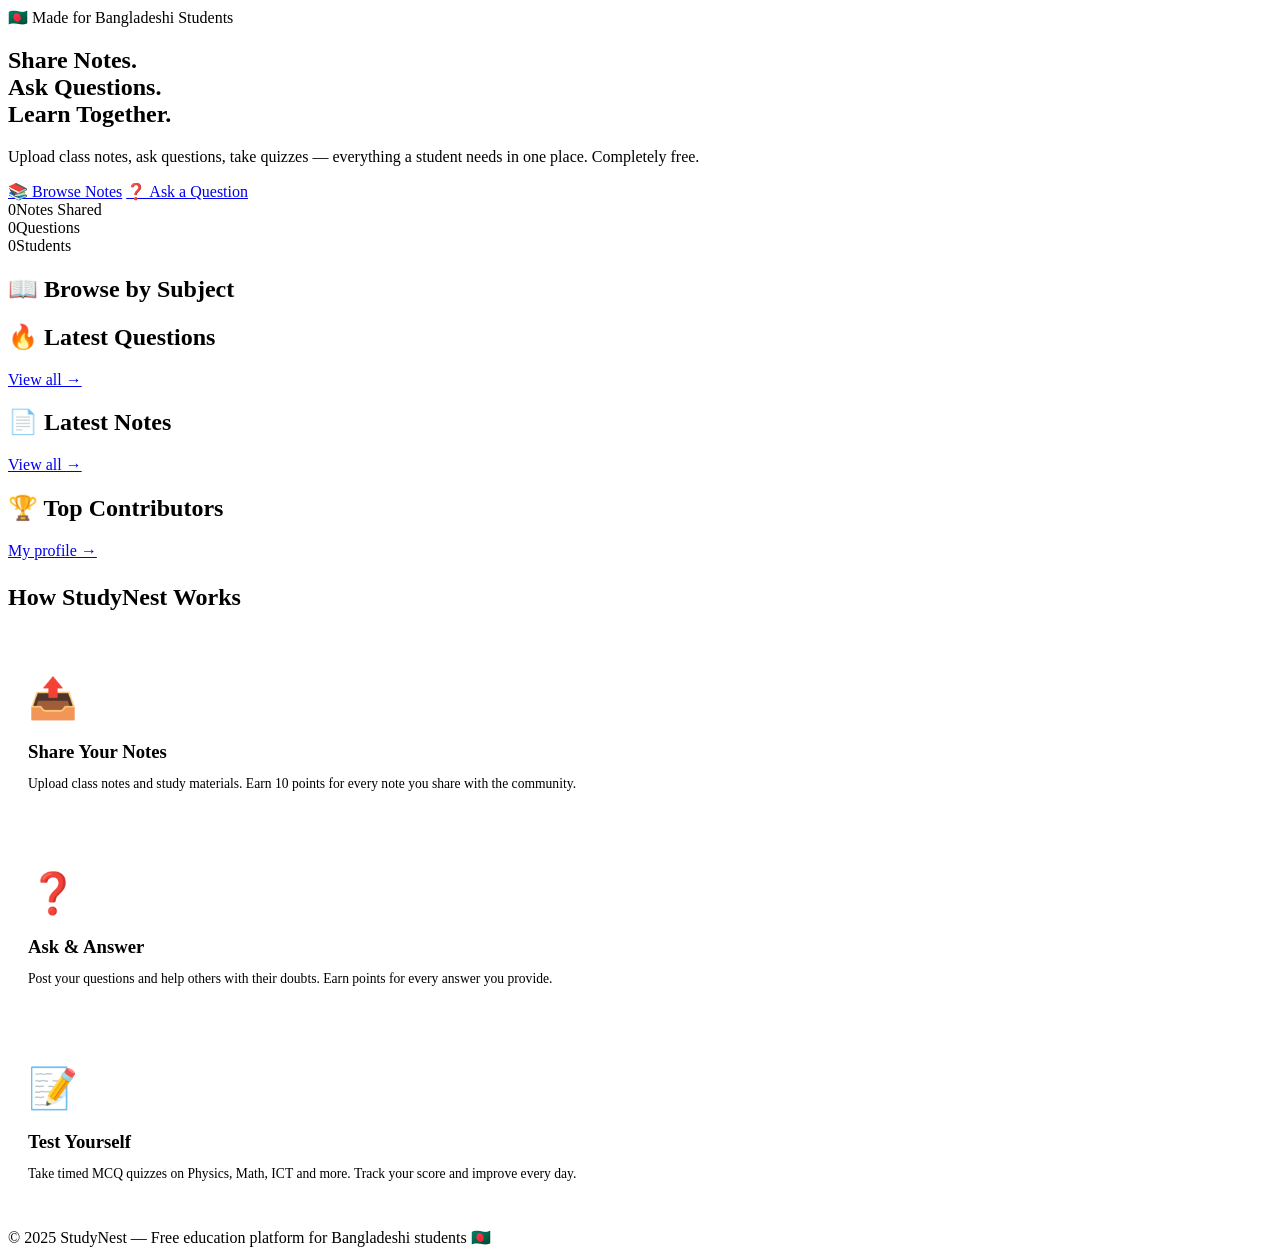
==== index.html @ 6ed73a23 "Add files via upload" ====
<!DOCTYPE html>
<html lang="en">
<head>
  <meta charset="UTF-8"/>
  <meta name="viewport" content="width=device-width, initial-scale=1.0"/>
  <title>StudyNest — Student Collaboration Platform</title>
  <link rel="stylesheet" href="css/style.css"/>
</head>
<body>
<div id="navbar"></div>

<section class="hero">
  <div class="container">
    <div class="hero-inner">
      <div>
        <div class="hero-eyebrow">🇧🇩 Made for Bangladeshi Students</div>
        <h1 class="hero-title">Share Notes.<br>Ask Questions.<br><span class="accent">Learn Together.</span></h1>
        <p class="hero-sub">Upload class notes, ask questions, take quizzes — everything a student needs in one place. Completely free.</p>
        <div class="hero-cta">
          <a href="notes.html" class="btn btn-primary btn-lg">📚 Browse Notes</a>
          <a href="questions.html" class="btn btn-outline btn-lg">❓ Ask a Question</a>
        </div>
      </div>
      <div class="hero-stats">
        <div class="stat-card"><span class="stat-num" id="sn">0</span><span class="stat-label">Notes Shared</span></div>
        <div class="stat-card"><span class="stat-num" id="sq">0</span><span class="stat-label">Questions</span></div>
        <div class="stat-card"><span class="stat-num" id="su">0</span><span class="stat-label">Students</span></div>
      </div>
    </div>
  </div>
</section>

<section class="section">
  <div class="container">
    <div class="section-header"><h2 class="section-title">📖 Browse by Subject</h2></div>
    <div class="subjects-grid" id="subj-grid"></div>
  </div>
</section>

<section class="section" style="padding-top:0">
  <div class="container">
    <div class="two-col">
      <div>
        <div class="section-header">
          <h2 class="section-title">🔥 Latest Questions</h2>
          <a href="questions.html" class="view-all">View all →</a>
        </div>
        <div id="latest-q"></div>
      </div>
      <div>
        <div class="section-header">
          <h2 class="section-title">📄 Latest Notes</h2>
          <a href="notes.html" class="view-all">View all →</a>
        </div>
        <div id="latest-n"></div>
      </div>
    </div>
  </div>
</section>

<section class="section leaderboard-section">
  <div class="container">
    <div class="section-header" style="margin-bottom:24px">
      <h2 class="section-title">🏆 Top Contributors</h2>
      <a href="profile.html" class="view-all">My profile →</a>
    </div>
    <div class="lb-grid" id="lb"></div>
  </div>
</section>

<section class="section">
  <div class="container">
    <h2 class="section-title text-center" style="margin-bottom:32px">How StudyNest Works</h2>
    <div class="three-col">
      <div class="card text-center" style="padding:32px 20px">
        <div style="font-size:2.5rem;margin-bottom:14px">📤</div>
        <h3 style="font-weight:700;margin-bottom:8px">Share Your Notes</h3>
        <p class="text-muted" style="font-size:.85rem">Upload class notes and study materials. Earn 10 points for every note you share with the community.</p>
      </div>
      <div class="card text-center" style="padding:32px 20px">
        <div style="font-size:2.5rem;margin-bottom:14px">❓</div>
        <h3 style="font-weight:700;margin-bottom:8px">Ask &amp; Answer</h3>
        <p class="text-muted" style="font-size:.85rem">Post your questions and help others with their doubts. Earn points for every answer you provide.</p>
      </div>
      <div class="card text-center" style="padding:32px 20px">
        <div style="font-size:2.5rem;margin-bottom:14px">📝</div>
        <h3 style="font-weight:700;margin-bottom:8px">Test Yourself</h3>
        <p class="text-muted" style="font-size:.85rem">Take timed MCQ quizzes on Physics, Math, ICT and more. Track your score and improve every day.</p>
      </div>
    </div>
  </div>
</section>

<footer class="footer">© 2025 StudyNest — Free education platform for Bangladeshi students 🇧🇩</footer>
<div id="toast-container"></div>

<script src="js/main.js"></script>
<script src="js/auth.js"></script>
<script>
initApp('home');
const notes = getNotes(), questions = getQuestions(), users = getUsers();
document.getElementById('sn').textContent = notes.length;
document.getElementById('sq').textContent = questions.length;
document.getElementById('su').textContent = users.length;

// Subjects
const colors = ['#EFF6FF','#F5F3FF','#ECFDF5','#FFF7ED','#FEF2F2','#F0FDF4','#FEFCE8','#F0F9FF','#FDF4FF','#F1F5F9'];
const sg = document.getElementById('subj-grid');
SUBJECTS.forEach((s,i) => {
  const c = notes.filter(n=>n.subject===s).length + questions.filter(q=>q.subject===s).length;
  sg.innerHTML += `<a href="notes.html?subj=${encodeURIComponent(s)}" class="subject-card" style="background:${colors[i]}">
    <span class="subject-icon">${SUBJ_ICONS[s]||'📚'}</span>
    <span class="subject-name">${s}</span>
    <span class="subject-count">${c} items</span>
  </a>`;
});

// Latest questions
const lqEl = document.getElementById('latest-q');
const latestQ = [...questions].sort((a,b)=>b.date-a.date).slice(0,5);
if (!latestQ.length) {
  lqEl.innerHTML = `<div class="empty-state"><div class="empty-icon">❓</div><p>No questions yet. <a href="questions.html">Be first!</a></p></div>`;
} else {
  latestQ.forEach(q => {
    lqEl.innerHTML += `<a href="questions.html?id=${q.id}" class="mini-card">
      <div class="mini-card-title">${escHtml(q.title)}</div>
      <div class="mini-card-meta">
        <span class="badge badge-blue">${escHtml(q.subject)}</span>
        <span class="meta-text">${q.answers.length} ans · ${formatDate(q.date)}</span>
      </div>
    </a>`;
  });
}

// Latest notes
const lnEl = document.getElementById('latest-n');
const latestN = [...notes].sort((a,b)=>b.date-a.date).slice(0,5);
if (!latestN.length) {
  lnEl.innerHTML = `<div class="empty-state"><div class="empty-icon">📄</div><p>No notes yet. <a href="notes.html">Upload one!</a></p></div>`;
} else {
  latestN.forEach(n => {
    lnEl.innerHTML += `<a href="notes.html?id=${n.id}" class="mini-card">
      <div class="mini-card-title">${escHtml(n.title)}</div>
      <div class="mini-card-meta">
        <span class="badge badge-green">${escHtml(n.subject)}</span>
        <span class="meta-text">by ${escHtml(n.uploaderName)} · ${formatDate(n.date)}</span>
      </div>
    </a>`;
  });
}

// Leaderboard
const lbEl = document.getElementById('lb');
const medals = ['🥇','🥈','🥉','4️⃣','5️⃣'];
[...users].sort((a,b)=>(b.points||0)-(a.points||0)).slice(0,5).forEach((u,i) => {
  lbEl.innerHTML += `<div class="lb-row">
    <span class="lb-rank">${medals[i]}</span>
    <div class="avatar avatar-sm" style="background:${avatarColor(u.id)}">${initial(u.name)}</div>
    <div class="lb-info">
      <span class="lb-name">${escHtml(u.name)}</span>
      <span class="lb-inst">${escHtml(u.institution||'Student')}</span>
    </div>
    <span class="lb-pts">${u.points||0} pts</span>
  </div>`;
});
if (!users.length) lbEl.innerHTML = `<p class="text-muted">No contributors yet.</p>`;
</script>
</body>
</html>
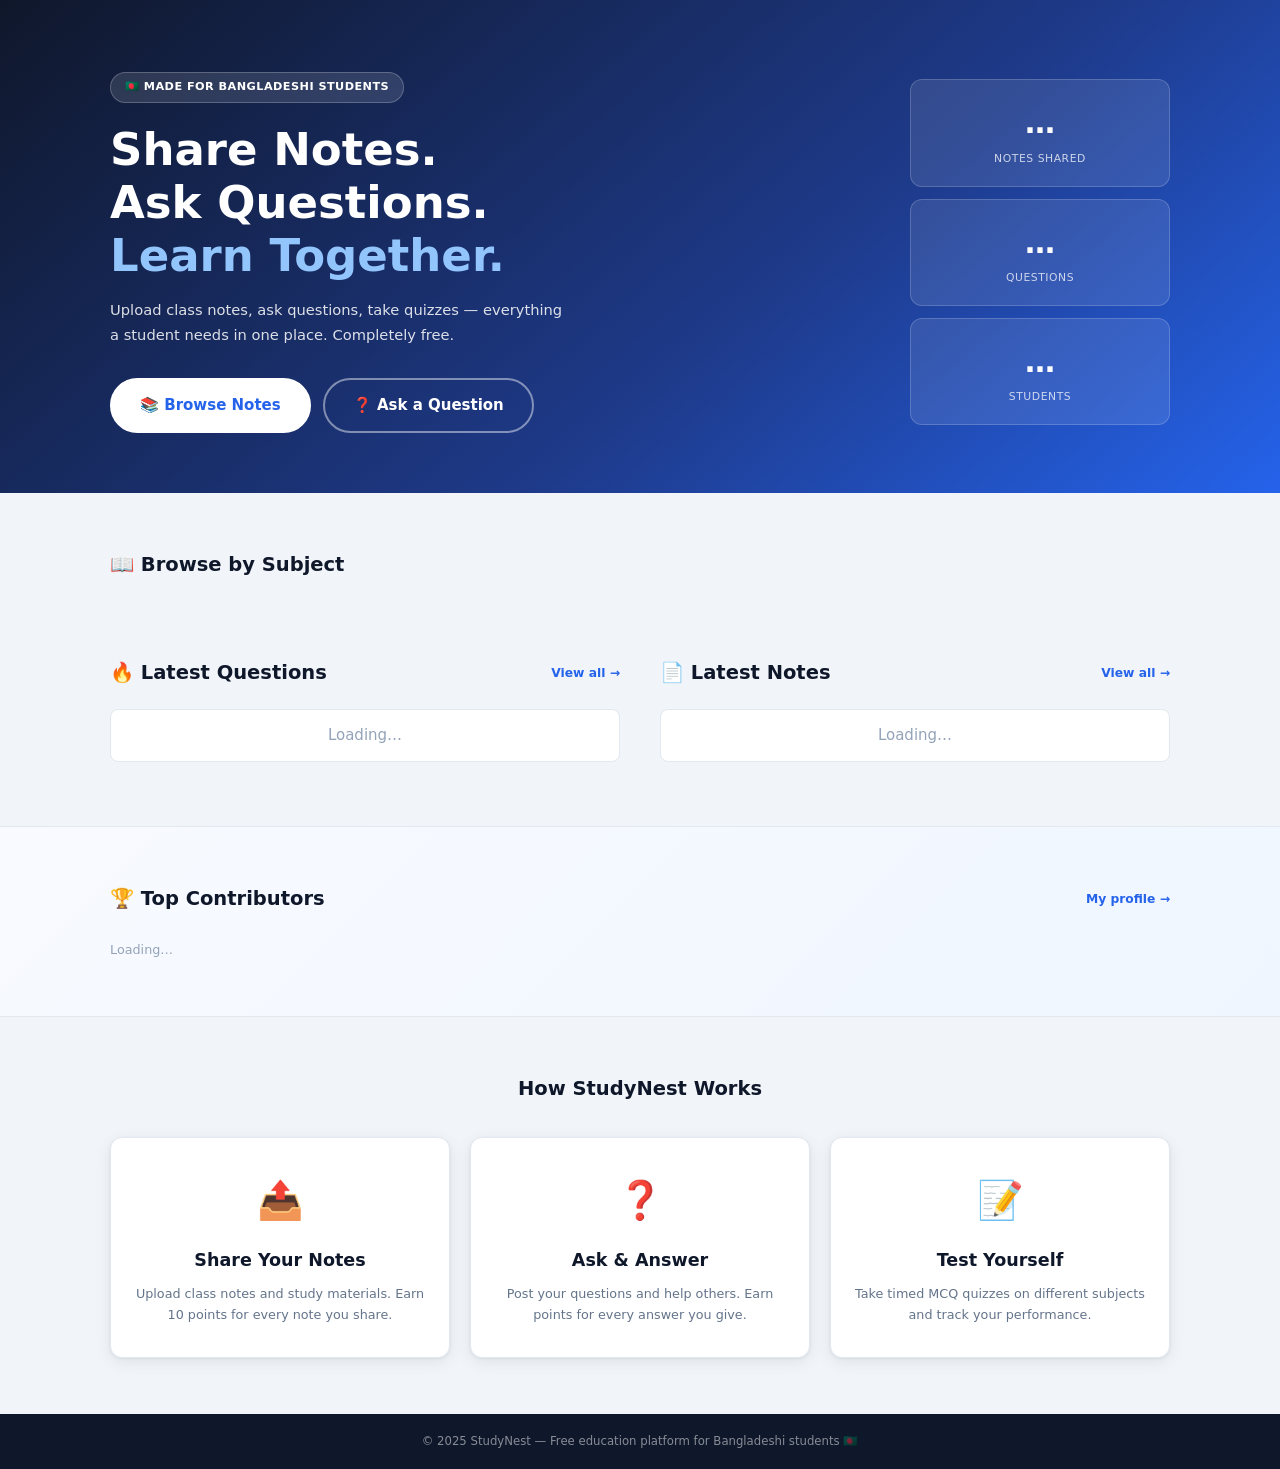
==== commit 94f7151e: "Update index.html" ====
--- a/index.html
+++ b/index.html
@@ -9,6 +9,7 @@
 <body>
 <div id="navbar"></div>
 
+<!-- HERO -->
 <section class="hero">
   <div class="container">
     <div class="hero-inner">
@@ -22,14 +23,15 @@
         </div>
       </div>
       <div class="hero-stats">
-        <div class="stat-card"><span class="stat-num" id="sn">0</span><span class="stat-label">Notes Shared</span></div>
-        <div class="stat-card"><span class="stat-num" id="sq">0</span><span class="stat-label">Questions</span></div>
-        <div class="stat-card"><span class="stat-num" id="su">0</span><span class="stat-label">Students</span></div>
+        <div class="stat-card"><span class="stat-num" id="sn">…</span><span class="stat-label">Notes Shared</span></div>
+        <div class="stat-card"><span class="stat-num" id="sq">…</span><span class="stat-label">Questions</span></div>
+        <div class="stat-card"><span class="stat-num" id="su">…</span><span class="stat-label">Students</span></div>
       </div>
     </div>
   </div>
 </section>
 
+<!-- SUBJECTS -->
 <section class="section">
   <div class="container">
     <div class="section-header"><h2 class="section-title">📖 Browse by Subject</h2></div>
@@ -37,6 +39,7 @@
   </div>
 </section>
 
+<!-- LATEST Q + NOTES -->
 <section class="section" style="padding-top:0">
   <div class="container">
     <div class="two-col">
@@ -45,29 +48,31 @@
           <h2 class="section-title">🔥 Latest Questions</h2>
           <a href="questions.html" class="view-all">View all →</a>
         </div>
-        <div id="latest-q"></div>
+        <div id="latest-q"><div class="mini-card" style="text-align:center;color:var(--text-4)">Loading…</div></div>
       </div>
       <div>
         <div class="section-header">
           <h2 class="section-title">📄 Latest Notes</h2>
           <a href="notes.html" class="view-all">View all →</a>
         </div>
-        <div id="latest-n"></div>
+        <div id="latest-n"><div class="mini-card" style="text-align:center;color:var(--text-4)">Loading…</div></div>
       </div>
     </div>
   </div>
 </section>
 
+<!-- LEADERBOARD -->
 <section class="section leaderboard-section">
   <div class="container">
     <div class="section-header" style="margin-bottom:24px">
       <h2 class="section-title">🏆 Top Contributors</h2>
       <a href="profile.html" class="view-all">My profile →</a>
     </div>
-    <div class="lb-grid" id="lb"></div>
+    <div class="lb-grid" id="lb"><div style="color:var(--text-4);font-size:.85rem">Loading…</div></div>
   </div>
 </section>
 
+<!-- HOW IT WORKS -->
 <section class="section">
   <div class="container">
     <h2 class="section-title text-center" style="margin-bottom:32px">How StudyNest Works</h2>
@@ -75,17 +80,17 @@
       <div class="card text-center" style="padding:32px 20px">
         <div style="font-size:2.5rem;margin-bottom:14px">📤</div>
         <h3 style="font-weight:700;margin-bottom:8px">Share Your Notes</h3>
-        <p class="text-muted" style="font-size:.85rem">Upload class notes and study materials. Earn 10 points for every note you share with the community.</p>
+        <p class="text-muted" style="font-size:.85rem">Upload class notes and study materials. Earn 10 points for every note you share.</p>
       </div>
       <div class="card text-center" style="padding:32px 20px">
         <div style="font-size:2.5rem;margin-bottom:14px">❓</div>
         <h3 style="font-weight:700;margin-bottom:8px">Ask &amp; Answer</h3>
-        <p class="text-muted" style="font-size:.85rem">Post your questions and help others with their doubts. Earn points for every answer you provide.</p>
+        <p class="text-muted" style="font-size:.85rem">Post your questions and help others. Earn points for every answer you give.</p>
       </div>
       <div class="card text-center" style="padding:32px 20px">
         <div style="font-size:2.5rem;margin-bottom:14px">📝</div>
         <h3 style="font-weight:700;margin-bottom:8px">Test Yourself</h3>
-        <p class="text-muted" style="font-size:.85rem">Take timed MCQ quizzes on Physics, Math, ICT and more. Track your score and improve every day.</p>
+        <p class="text-muted" style="font-size:.85rem">Take timed MCQ quizzes on different subjects and track your performance.</p>
       </div>
     </div>
   </div>
@@ -94,76 +99,93 @@
 <footer class="footer">© 2025 StudyNest — Free education platform for Bangladeshi students 🇧🇩</footer>
 <div id="toast-container"></div>
 
-<script src="js/main.js"></script>
-<script src="js/auth.js"></script>
-<script>
-initApp('home');
-const notes = getNotes(), questions = getQuestions(), users = getUsers();
-document.getElementById('sn').textContent = notes.length;
-document.getElementById('sq').textContent = questions.length;
-document.getElementById('su').textContent = users.length;
+<script type="module">
+import {
+  onAuthChange, getUser, getLeaderboard,
+  getNotes, getQuestions, getStats, seedNoticesIfEmpty
+} from './Js/firebase.js';
+import { SUBJECTS, SUBJ_ICONS, AVATAR_COLORS, escHtml, formatDate, avatarColor, initial, toast, openModal, closeModal, renderNavbar, initScrollTop } from './Js/main.js';
 
-// Subjects
+// Init
+initScrollTop();
+seedNoticesIfEmpty();
+
+// Render navbar
+onAuthChange(async user => {
+  let userData = null;
+  if (user) userData = await getUser(user.uid);
+  renderNavbar('home', userData);
+});
+
+// Subjects grid
 const colors = ['#EFF6FF','#F5F3FF','#ECFDF5','#FFF7ED','#FEF2F2','#F0FDF4','#FEFCE8','#F0F9FF','#FDF4FF','#F1F5F9'];
 const sg = document.getElementById('subj-grid');
 SUBJECTS.forEach((s,i) => {
-  const c = notes.filter(n=>n.subject===s).length + questions.filter(q=>q.subject===s).length;
   sg.innerHTML += `<a href="notes.html?subj=${encodeURIComponent(s)}" class="subject-card" style="background:${colors[i]}">
     <span class="subject-icon">${SUBJ_ICONS[s]||'📚'}</span>
     <span class="subject-name">${s}</span>
-    <span class="subject-count">${c} items</span>
   </a>`;
 });
 
+// Stats
+getStats().then(s => {
+  document.getElementById('sn').textContent = s.notes;
+  document.getElementById('sq').textContent = s.questions;
+  document.getElementById('su').textContent = s.users;
+});
+
 // Latest questions
-const lqEl = document.getElementById('latest-q');
-const latestQ = [...questions].sort((a,b)=>b.date-a.date).slice(0,5);
-if (!latestQ.length) {
-  lqEl.innerHTML = `<div class="empty-state"><div class="empty-icon">❓</div><p>No questions yet. <a href="questions.html">Be first!</a></p></div>`;
-} else {
-  latestQ.forEach(q => {
-    lqEl.innerHTML += `<a href="questions.html?id=${q.id}" class="mini-card">
+getQuestions().then(qs => {
+  const el = document.getElementById('latest-q');
+  const list = qs.slice(0,5);
+  if (!list.length) {
+    el.innerHTML = `<div class="empty-state"><div class="empty-icon">❓</div><p>No questions yet. <a href="questions.html">Be first!</a></p></div>`;
+    return;
+  }
+  el.innerHTML = list.map(q => `
+    <a href="questions.html?id=${q.id}" class="mini-card">
       <div class="mini-card-title">${escHtml(q.title)}</div>
       <div class="mini-card-meta">
         <span class="badge badge-blue">${escHtml(q.subject)}</span>
-        <span class="meta-text">${q.answers.length} ans · ${formatDate(q.date)}</span>
+        <span class="meta-text">${(q.answers||[]).length} ans · ${formatDate(q.date?.toDate?.() || q.date)}</span>
       </div>
-    </a>`;
-  });
-}
+    </a>`).join('');
+});
 
 // Latest notes
-const lnEl = document.getElementById('latest-n');
-const latestN = [...notes].sort((a,b)=>b.date-a.date).slice(0,5);
-if (!latestN.length) {
-  lnEl.innerHTML = `<div class="empty-state"><div class="empty-icon">📄</div><p>No notes yet. <a href="notes.html">Upload one!</a></p></div>`;
-} else {
-  latestN.forEach(n => {
-    lnEl.innerHTML += `<a href="notes.html?id=${n.id}" class="mini-card">
+getNotes().then(ns => {
+  const el = document.getElementById('latest-n');
+  const list = ns.slice(0,5);
+  if (!list.length) {
+    el.innerHTML = `<div class="empty-state"><div class="empty-icon">📄</div><p>No notes yet. <a href="notes.html">Upload one!</a></p></div>`;
+    return;
+  }
+  el.innerHTML = list.map(n => `
+    <a href="notes.html?id=${n.id}" class="mini-card">
       <div class="mini-card-title">${escHtml(n.title)}</div>
       <div class="mini-card-meta">
         <span class="badge badge-green">${escHtml(n.subject)}</span>
-        <span class="meta-text">by ${escHtml(n.uploaderName)} · ${formatDate(n.date)}</span>
+        <span class="meta-text">by ${escHtml(n.uploaderName)} · ${formatDate(n.date?.toDate?.() || n.date)}</span>
       </div>
-    </a>`;
-  });
-}
+    </a>`).join('');
+});
 
 // Leaderboard
-const lbEl = document.getElementById('lb');
-const medals = ['🥇','🥈','🥉','4️⃣','5️⃣'];
-[...users].sort((a,b)=>(b.points||0)-(a.points||0)).slice(0,5).forEach((u,i) => {
-  lbEl.innerHTML += `<div class="lb-row">
-    <span class="lb-rank">${medals[i]}</span>
-    <div class="avatar avatar-sm" style="background:${avatarColor(u.id)}">${initial(u.name)}</div>
-    <div class="lb-info">
-      <span class="lb-name">${escHtml(u.name)}</span>
-      <span class="lb-inst">${escHtml(u.institution||'Student')}</span>
-    </div>
-    <span class="lb-pts">${u.points||0} pts</span>
-  </div>`;
+getLeaderboard().then(users => {
+  const el = document.getElementById('lb');
+  const medals = ['🥇','🥈','🥉','4️⃣','5️⃣','6️⃣','7️⃣','8️⃣','9️⃣','🔟'];
+  if (!users.length) { el.innerHTML = `<p class="text-muted">No contributors yet.</p>`; return; }
+  el.innerHTML = users.map((u,i) => `
+    <div class="lb-row">
+      <span class="lb-rank">${medals[i]}</span>
+      <div class="avatar avatar-sm" style="background:${avatarColor(u.uid)}">${u.photoUrl ? `<img src="${escHtml(u.photoUrl)}" style="width:100%;height:100%;object-fit:cover;border-radius:50%"/>` : initial(u.name)}</div>
+      <div class="lb-info">
+        <span class="lb-name">${escHtml(u.name)}</span>
+        <span class="lb-inst">${escHtml(u.institution||'Student')}</span>
+      </div>
+      <span class="lb-pts">${u.points||0} pts</span>
+    </div>`).join('');
 });
-if (!users.length) lbEl.innerHTML = `<p class="text-muted">No contributors yet.</p>`;
 </script>
 </body>
 </html>
--- a/css/style.css
+++ b/css/style.css
@@ -0,0 +1,372 @@
+/* =============================================
+   StudyNest — Complete Design System
+   ============================================= */
+@import url('https://fonts.googleapis.com/css2?family=Plus+Jakarta+Sans:ital,wght@0,300;0,400;0,500;0,600;0,700;0,800;1,400&display=swap');
+
+/* ---- Tokens ---- */
+:root {
+  --primary: #2563EB;
+  --primary-dk: #1E40AF;
+  --primary-lt: #EFF6FF;
+  --primary-mid: #BFDBFE;
+  --green: #10B981;
+  --green-lt: #D1FAE5;
+  --amber: #F59E0B;
+  --amber-lt: #FEF3C7;
+  --red: #EF4444;
+  --red-lt: #FEE2E2;
+  --purple: #8B5CF6;
+  --purple-lt: #EDE9FE;
+  --bg: #F1F5F9;
+  --card: #FFFFFF;
+  --border: #E2E8F0;
+  --border-dk: #CBD5E1;
+  --text: #0F172A;
+  --text-2: #334155;
+  --text-3: #64748B;
+  --text-4: #94A3B8;
+  --nav-h: 64px;
+  --radius: 12px;
+  --radius-sm: 8px;
+  --radius-lg: 16px;
+  --shadow: 0 1px 3px rgba(15,23,42,.06), 0 4px 16px rgba(15,23,42,.08);
+  --shadow-lg: 0 8px 32px rgba(15,23,42,.14);
+  --transition: 0.18s ease;
+}
+
+/* ---- Reset ---- */
+*, *::before, *::after { box-sizing: border-box; margin: 0; padding: 0; }
+html { scroll-behavior: smooth; font-size: 15px; }
+body { font-family: 'Plus Jakarta Sans', system-ui, sans-serif; background: var(--bg); color: var(--text); line-height: 1.65; min-height: 100vh; }
+a { color: inherit; text-decoration: none; }
+img { max-width: 100%; }
+button { cursor: pointer; font-family: inherit; }
+input, textarea, select { font-family: inherit; }
+ul { list-style: none; }
+
+/* ---- Layout ---- */
+.container { max-width: 1100px; margin: 0 auto; padding: 0 20px; }
+.section { padding: 56px 0; }
+.two-col { display: grid; grid-template-columns: 1fr 1fr; gap: 40px; }
+.three-col { display: grid; grid-template-columns: 1fr 1fr 1fr; gap: 20px; }
+.section-header { display: flex; align-items: center; justify-content: space-between; margin-bottom: 20px; }
+.section-title { font-size: 1.3rem; font-weight: 700; }
+.view-all { font-size: .82rem; color: var(--primary); font-weight: 600; }
+.view-all:hover { text-decoration: underline; }
+
+/* ---- Navbar ---- */
+.navbar { height: var(--nav-h); background: var(--card); border-bottom: 1px solid var(--border); position: sticky; top: 0; z-index: 100; box-shadow: 0 1px 8px rgba(15,23,42,.06); }
+.nav-inner { height: 100%; display: flex; align-items: center; gap: 8px; max-width: 1100px; margin: 0 auto; padding: 0 20px; }
+.nav-logo { font-size: 1.2rem; font-weight: 800; color: var(--primary); margin-right: 20px; display: flex; align-items: center; gap: 6px; white-space: nowrap; }
+.nav-links { display: flex; align-items: center; gap: 2px; flex: 1; }
+.nav-link { padding: 6px 11px; border-radius: var(--radius-sm); font-size: .83rem; font-weight: 500; color: var(--text-3); transition: all var(--transition); white-space: nowrap; }
+.nav-link:hover { color: var(--primary); background: var(--primary-lt); }
+.nav-link.active { color: var(--primary); background: var(--primary-lt); font-weight: 700; }
+.nav-right { display: flex; align-items: center; gap: 10px; margin-left: auto; }
+.nav-search { display: flex; align-items: center; gap: 6px; background: var(--bg); border: 1.5px solid var(--border); border-radius: 100px; padding: 6px 14px; transition: all var(--transition); }
+.nav-search:focus-within { border-color: var(--primary); background: #fff; }
+.nav-search input { background: none; border: none; outline: none; width: 130px; font-size: .82rem; color: var(--text); }
+.nav-search-icon { color: var(--text-3); font-size: .9rem; }
+.nav-avatar { width: 36px; height: 36px; border-radius: 50%; display: flex; align-items: center; justify-content: center; font-weight: 800; font-size: .85rem; color: #fff; cursor: pointer; transition: opacity var(--transition); flex-shrink: 0; border: 2px solid rgba(255,255,255,.4); }
+.nav-avatar:hover { opacity: .85; }
+.hamburger { display: none; background: none; border: none; font-size: 1.4rem; padding: 4px; color: var(--text); }
+@media (max-width: 820px) {
+  .nav-links { display: none; position: fixed; top: var(--nav-h); left: 0; right: 0; bottom: 0; background: var(--card); flex-direction: column; align-items: stretch; gap: 4px; padding: 16px; z-index: 99; overflow-y: auto; border-top: 1px solid var(--border); }
+  .nav-links.open { display: flex; }
+  .nav-link { padding: 13px 16px; font-size: .95rem; border-radius: var(--radius-sm); }
+  .hamburger { display: block; }
+  .nav-search { display: none; }
+}
+
+/* ---- Buttons ---- */
+.btn { display: inline-flex; align-items: center; justify-content: center; gap: 6px; padding: 10px 20px; border-radius: 100px; font-size: .88rem; font-weight: 600; border: 2px solid transparent; cursor: pointer; transition: all var(--transition); text-decoration: none; white-space: nowrap; }
+.btn-primary { background: var(--primary); color: #fff; border-color: var(--primary); }
+.btn-primary:hover { background: var(--primary-dk); border-color: var(--primary-dk); }
+.btn-outline { background: transparent; color: var(--primary); border-color: var(--primary); }
+.btn-outline:hover { background: var(--primary-lt); }
+.btn-ghost { background: transparent; color: var(--text-3); border-color: var(--border); }
+.btn-ghost:hover { background: var(--bg); color: var(--text); }
+.btn-green { background: var(--green); color: #fff; border-color: var(--green); }
+.btn-green:hover { background: #059669; border-color: #059669; }
+.btn-red { background: var(--red); color: #fff; border-color: var(--red); }
+.btn-red:hover { background: #DC2626; }
+.btn-sm { padding: 6px 14px; font-size: .78rem; }
+.btn-lg { padding: 13px 28px; font-size: 1rem; }
+.btn:disabled { opacity: .5; cursor: not-allowed; pointer-events: none; }
+.btn-full { width: 100%; }
+.icon-btn { width: 36px; height: 36px; padding: 0; border-radius: var(--radius-sm); }
+
+/* ---- Cards ---- */
+.card { background: var(--card); border: 1px solid var(--border); border-radius: var(--radius); padding: 20px; box-shadow: var(--shadow); }
+.card-hover { transition: box-shadow var(--transition), transform var(--transition); }
+.card-hover:hover { box-shadow: var(--shadow-lg); transform: translateY(-2px); }
+
+/* ---- Badges ---- */
+.badge { display: inline-flex; align-items: center; padding: 3px 10px; border-radius: 100px; font-size: .72rem; font-weight: 700; white-space: nowrap; letter-spacing: .02em; }
+.badge-blue { background: var(--primary-lt); color: var(--primary); }
+.badge-green { background: var(--green-lt); color: #065F46; }
+.badge-amber { background: var(--amber-lt); color: #92400E; }
+.badge-red { background: var(--red-lt); color: #991B1B; }
+.badge-purple { background: var(--purple-lt); color: #5B21B6; }
+.badge-gray { background: var(--bg); color: var(--text-3); border: 1px solid var(--border); }
+
+/* ---- Forms ---- */
+.form-group { margin-bottom: 16px; }
+.form-label { display: block; font-size: .82rem; font-weight: 700; margin-bottom: 6px; color: var(--text-2); }
+.form-control { width: 100%; padding: 10px 14px; background: var(--bg); border: 1.5px solid var(--border); border-radius: var(--radius-sm); font-size: .88rem; color: var(--text); transition: border-color var(--transition), background var(--transition); outline: none; }
+.form-control:focus { border-color: var(--primary); background: #fff; }
+textarea.form-control { resize: vertical; min-height: 100px; }
+select.form-control { cursor: pointer; }
+.form-hint { font-size: .75rem; color: var(--text-4); margin-top: 5px; }
+.form-error { font-size: .78rem; color: var(--red); margin-top: 4px; display: none; }
+.form-error.show { display: block; }
+.form-row { display: grid; grid-template-columns: 1fr 1fr; gap: 12px; }
+@media (max-width: 480px) { .form-row { grid-template-columns: 1fr; } }
+
+/* ---- Filter Pills ---- */
+.filter-bar { display: flex; gap: 8px; flex-wrap: wrap; margin-bottom: 24px; align-items: center; }
+.filter-pill { padding: 6px 16px; border-radius: 100px; border: 1.5px solid var(--border); background: var(--card); font-size: .78rem; font-weight: 700; color: var(--text-3); cursor: pointer; transition: all var(--transition); }
+.filter-pill:hover { border-color: var(--primary); color: var(--primary); }
+.filter-pill.active { background: var(--primary); border-color: var(--primary); color: #fff; }
+
+/* ---- Avatar ---- */
+.avatar { width: 38px; height: 38px; border-radius: 50%; display: flex; align-items: center; justify-content: center; font-weight: 800; font-size: .9rem; color: #fff; flex-shrink: 0; }
+.avatar-sm { width: 28px; height: 28px; font-size: .72rem; }
+.avatar-lg { width: 72px; height: 72px; font-size: 1.8rem; }
+.avatar-xl { width: 88px; height: 88px; font-size: 2.2rem; }
+
+/* ---- Modal ---- */
+.modal-overlay { position: fixed; inset: 0; background: rgba(15,23,42,.55); backdrop-filter: blur(4px); z-index: 200; display: flex; align-items: center; justify-content: center; padding: 20px; opacity: 0; pointer-events: none; transition: opacity var(--transition); }
+.modal-overlay.open { opacity: 1; pointer-events: all; }
+.modal { background: var(--card); border-radius: var(--radius-lg); padding: 28px; max-width: 560px; width: 100%; max-height: 90vh; overflow-y: auto; box-shadow: var(--shadow-lg); transform: translateY(20px); transition: transform 0.25s ease; }
+.modal-overlay.open .modal { transform: translateY(0); }
+.modal-lg { max-width: 740px; }
+.modal-header { display: flex; align-items: center; justify-content: space-between; margin-bottom: 22px; }
+.modal-title { font-size: 1.1rem; font-weight: 800; }
+.modal-close { background: none; border: none; font-size: 1.5rem; color: var(--text-3); cursor: pointer; padding: 2px 6px; border-radius: var(--radius-sm); transition: all var(--transition); line-height: 1; }
+.modal-close:hover { background: var(--bg); color: var(--text); }
+
+/* ---- Toast ---- */
+#toast-container { position: fixed; bottom: 24px; right: 24px; z-index: 999; display: flex; flex-direction: column; gap: 10px; pointer-events: none; }
+.toast { background: var(--text); color: #fff; padding: 12px 18px; border-radius: var(--radius); font-size: .85rem; font-weight: 600; box-shadow: var(--shadow-lg); display: flex; align-items: center; gap: 10px; animation: toastIn .3s ease; max-width: 300px; pointer-events: all; }
+.toast.success { background: #065F46; }
+.toast.error { background: #991B1B; }
+.toast.warning { background: #92400E; }
+.toast.info { background: var(--primary-dk); }
+@keyframes toastIn { from { transform: translateX(110%); opacity:0; } to { transform: translateX(0); opacity:1; } }
+@keyframes toastOut { from { transform: translateX(0); opacity:1; } to { transform: translateX(110%); opacity:0; } }
+.toast.hide { animation: toastOut .3s ease forwards; }
+
+/* ---- Hero ---- */
+.hero { background: linear-gradient(140deg, #0F172A 0%, #1E3A8A 60%, #2563EB 100%); color: #fff; padding: 72px 0 60px; }
+.hero-inner { display: grid; grid-template-columns: 1fr 260px; gap: 48px; align-items: center; }
+.hero-eyebrow { display: inline-flex; align-items: center; gap: 8px; background: rgba(255,255,255,.12); border: 1px solid rgba(255,255,255,.22); border-radius: 100px; padding: 5px 14px; font-size: .75rem; font-weight: 700; letter-spacing: .04em; text-transform: uppercase; margin-bottom: 20px; }
+.hero-title { font-size: clamp(1.9rem, 4.5vw, 3rem); font-weight: 800; line-height: 1.18; margin-bottom: 16px; }
+.hero-title .accent { color: #93C5FD; }
+.hero-sub { font-size: .98rem; opacity: .85; margin-bottom: 30px; max-width: 460px; line-height: 1.7; }
+.hero-cta { display: flex; gap: 12px; flex-wrap: wrap; }
+.hero-cta .btn-primary { background: #fff; color: var(--primary); border-color: #fff; }
+.hero-cta .btn-primary:hover { background: #EFF6FF; }
+.hero-cta .btn-outline { border-color: rgba(255,255,255,.45); color: #fff; }
+.hero-cta .btn-outline:hover { background: rgba(255,255,255,.1); }
+.hero-stats { display: flex; flex-direction: column; gap: 12px; }
+.stat-card { background: rgba(255,255,255,.1); border: 1px solid rgba(255,255,255,.18); border-radius: var(--radius); padding: 18px 24px; text-align: center; }
+.stat-num { display: block; font-size: 2rem; font-weight: 800; }
+.stat-label { display: block; font-size: .72rem; opacity: .75; margin-top: 2px; text-transform: uppercase; letter-spacing: .05em; }
+@media (max-width: 760px) {
+  .hero-inner { grid-template-columns: 1fr; }
+  .hero-stats { flex-direction: row; }
+  .stat-card { flex: 1; padding: 12px 8px; }
+  .stat-num { font-size: 1.5rem; }
+}
+
+/* ---- Subject Grid ---- */
+.subjects-grid { display: grid; grid-template-columns: repeat(5, 1fr); gap: 12px; }
+.subject-card { display: flex; flex-direction: column; align-items: center; gap: 8px; padding: 18px 8px; border-radius: var(--radius); border: 1.5px solid var(--border); background: var(--card); text-align: center; transition: all var(--transition); cursor: pointer; }
+.subject-card:hover { border-color: var(--primary); transform: translateY(-3px); box-shadow: var(--shadow-lg); background: var(--primary-lt); }
+.subject-icon { font-size: 1.7rem; }
+.subject-name { font-size: .78rem; font-weight: 700; color: var(--text); }
+.subject-count { font-size: .68rem; color: var(--text-4); }
+@media (max-width: 760px) { .subjects-grid { grid-template-columns: repeat(3, 1fr); } }
+@media (max-width: 440px) { .subjects-grid { grid-template-columns: repeat(2, 1fr); } }
+
+/* ---- Mini Cards ---- */
+.mini-card { display: block; padding: 13px 15px; border-radius: var(--radius-sm); border: 1px solid var(--border); background: var(--card); margin-bottom: 8px; transition: all var(--transition); }
+.mini-card:hover { border-color: var(--primary); background: var(--primary-lt); }
+.mini-card-title { font-size: .88rem; font-weight: 700; margin-bottom: 7px; }
+.mini-card-meta { display: flex; align-items: center; gap: 8px; flex-wrap: wrap; }
+.meta-text { font-size: .72rem; color: var(--text-3); }
+
+/* ---- Leaderboard ---- */
+.leaderboard-section { background: linear-gradient(135deg, #F8FAFF, #EFF6FF); border-top: 1px solid var(--border); border-bottom: 1px solid var(--border); }
+.lb-grid { display: grid; grid-template-columns: repeat(auto-fill, minmax(220px,1fr)); gap: 12px; }
+.lb-row { display: flex; align-items: center; gap: 10px; padding: 14px; background: var(--card); border-radius: var(--radius); border: 1px solid var(--border); }
+.lb-rank { font-size: 1.4rem; width: 32px; text-align: center; flex-shrink: 0; }
+.lb-info { flex: 1; min-width: 0; }
+.lb-name { display: block; font-weight: 700; font-size: .85rem; white-space: nowrap; overflow: hidden; text-overflow: ellipsis; }
+.lb-inst { display: block; font-size: .7rem; color: var(--text-4); white-space: nowrap; overflow: hidden; text-overflow: ellipsis; }
+.lb-pts { font-weight: 800; font-size: .9rem; color: var(--primary); white-space: nowrap; }
+
+/* ---- Page Header ---- */
+.page-header { background: var(--card); border-bottom: 1px solid var(--border); padding: 28px 0; margin-bottom: 32px; }
+.page-header-inner { display: flex; align-items: flex-start; justify-content: space-between; gap: 16px; flex-wrap: wrap; }
+.page-title { font-size: 1.55rem; font-weight: 800; }
+.page-sub { color: var(--text-3); font-size: .85rem; margin-top: 4px; }
+
+/* ---- Notes ---- */
+.notes-grid { display: grid; grid-template-columns: repeat(auto-fill, minmax(300px,1fr)); gap: 16px; }
+.note-card { background: var(--card); border: 1px solid var(--border); border-radius: var(--radius); padding: 20px; transition: all var(--transition); display: flex; flex-direction: column; }
+.note-card:hover { box-shadow: var(--shadow-lg); transform: translateY(-2px); }
+.note-card-top { display: flex; align-items: flex-start; gap: 12px; margin-bottom: 12px; }
+.note-type-icon { width: 40px; height: 40px; border-radius: var(--radius-sm); display: flex; align-items: center; justify-content: center; font-size: 1.1rem; flex-shrink: 0; }
+.note-type-text { background: var(--primary-lt); }
+.note-type-link { background: var(--amber-lt); }
+.note-card-title { font-size: .95rem; font-weight: 700; flex: 1; }
+.note-card-desc { font-size: .82rem; color: var(--text-3); margin-bottom: 14px; display: -webkit-box; -webkit-line-clamp: 2; -webkit-box-orient: vertical; overflow: hidden; flex: 1; }
+.note-card-meta { font-size: .74rem; color: var(--text-3); margin-bottom: 14px; display: flex; align-items: center; gap: 8px; flex-wrap: wrap; }
+.note-card-footer { display: flex; align-items: center; justify-content: space-between; gap: 8px; }
+.note-content-box { background: var(--bg); border: 1px solid var(--border); border-radius: var(--radius-sm); padding: 16px; white-space: pre-wrap; font-size: .85rem; line-height: 1.7; max-height: 400px; overflow-y: auto; }
+
+/* ---- Questions ---- */
+.question-item { background: var(--card); border: 1px solid var(--border); border-radius: var(--radius); margin-bottom: 12px; transition: border-color var(--transition); overflow: hidden; }
+.question-item:hover { border-color: var(--primary-mid); }
+.question-item.expanded { border-color: var(--primary); border-width: 2px; }
+.question-top { display: flex; align-items: flex-start; gap: 14px; padding: 18px 20px; cursor: pointer; }
+.question-counts { display: flex; flex-direction: column; align-items: center; gap: 8px; flex-shrink: 0; }
+.q-count-box { display: flex; flex-direction: column; align-items: center; padding: 6px 10px; background: var(--bg); border-radius: var(--radius-sm); min-width: 44px; }
+.q-count-num { font-size: .95rem; font-weight: 800; }
+.q-count-label { font-size: .6rem; color: var(--text-4); text-transform: uppercase; letter-spacing: .05em; margin-top: 1px; }
+.question-body { flex: 1; min-width: 0; }
+.question-title { font-size: 1rem; font-weight: 700; margin-bottom: 6px; }
+.question-preview { font-size: .83rem; color: var(--text-3); display: -webkit-box; -webkit-line-clamp: 2; -webkit-box-orient: vertical; overflow: hidden; margin-bottom: 10px; }
+.question-meta { display: flex; align-items: center; gap: 10px; flex-wrap: wrap; font-size: .73rem; color: var(--text-3); }
+.question-tags { display: flex; gap: 5px; flex-wrap: wrap; margin-bottom: 8px; }
+.tag { display: inline-flex; align-items: center; padding: 2px 9px; border-radius: 100px; background: var(--bg); border: 1px solid var(--border); font-size: .7rem; font-weight: 600; color: var(--text-3); }
+.question-expand { padding: 0 20px 20px; border-top: 1px solid var(--border); }
+.question-full-desc { font-size: .88rem; color: var(--text-2); white-space: pre-wrap; line-height: 1.75; padding: 16px 0 20px; }
+.answers-section { }
+.answers-header { font-size: .9rem; font-weight: 700; margin-bottom: 14px; padding-top: 4px; }
+.answer-item { display: flex; gap: 12px; padding: 14px; border-radius: var(--radius-sm); margin-bottom: 10px; border: 1px solid var(--border); background: var(--bg); }
+.answer-item.best-answer { border-color: var(--green); background: #F0FDF4; }
+.ans-vote { display: flex; flex-direction: column; align-items: center; gap: 4px; flex-shrink: 0; }
+.ans-upvote { width: 32px; height: 32px; border-radius: var(--radius-sm); border: 1.5px solid var(--border); background: var(--card); font-size: .9rem; cursor: pointer; transition: all var(--transition); }
+.ans-upvote:hover { border-color: var(--primary); background: var(--primary-lt); }
+.ans-upvote.voted { background: var(--primary-lt); border-color: var(--primary); color: var(--primary); }
+.ans-vote-count { font-size: .78rem; font-weight: 800; }
+.ans-body { flex: 1; min-width: 0; }
+.ans-text { font-size: .85rem; white-space: pre-wrap; line-height: 1.7; margin-bottom: 8px; }
+.ans-meta { font-size: .72rem; color: var(--text-3); display: flex; align-items: center; gap: 8px; flex-wrap: wrap; }
+.best-mark { display: inline-flex; align-items: center; gap: 3px; background: var(--green); color: #fff; padding: 2px 8px; border-radius: 100px; font-size: .68rem; font-weight: 700; }
+.best-btn { background: none; border: 1px solid var(--border); border-radius: 100px; padding: 2px 10px; font-size: .7rem; cursor: pointer; transition: all var(--transition); }
+.best-btn:hover { border-color: var(--green); color: var(--green); background: var(--green-lt); }
+.add-answer-form { margin-top: 16px; padding-top: 16px; border-top: 1px solid var(--border); }
+.add-answer-label { font-size: .85rem; font-weight: 700; margin-bottom: 10px; }
+
+/* ---- Quiz ---- */
+.quiz-grid { display: grid; grid-template-columns: repeat(auto-fill, minmax(280px,1fr)); gap: 16px; }
+.quiz-card { background: var(--card); border: 1px solid var(--border); border-radius: var(--radius); padding: 22px; transition: all var(--transition); display: flex; flex-direction: column; }
+.quiz-card:hover { box-shadow: var(--shadow-lg); transform: translateY(-2px); }
+.quiz-emoji { font-size: 2rem; margin-bottom: 10px; }
+.quiz-title { font-size: .98rem; font-weight: 700; margin-bottom: 6px; }
+.quiz-meta { font-size: .78rem; color: var(--text-3); margin-bottom: 16px; flex: 1; }
+.quiz-player-wrap { max-width: 660px; margin: 0 auto; }
+.quiz-top-bar { display: flex; align-items: center; justify-content: space-between; margin-bottom: 24px; }
+.quiz-progress { flex: 1; height: 8px; background: var(--border); border-radius: 4px; overflow: hidden; margin: 0 16px; }
+.quiz-progress-fill { height: 100%; background: linear-gradient(90deg, var(--primary), #60A5FA); border-radius: 4px; transition: width .4s ease; }
+.quiz-q-label { font-size: .75rem; font-weight: 700; color: var(--text-3); text-transform: uppercase; letter-spacing: .06em; margin-bottom: 10px; }
+.quiz-q-text { font-size: 1.1rem; font-weight: 700; margin-bottom: 20px; line-height: 1.4; }
+.quiz-options { display: flex; flex-direction: column; gap: 10px; }
+.quiz-opt { padding: 14px 18px; border: 2px solid var(--border); border-radius: var(--radius); cursor: pointer; font-size: .88rem; font-weight: 500; transition: all var(--transition); text-align: left; background: var(--card); width: 100%; }
+.quiz-opt:hover:not(:disabled) { border-color: var(--primary); background: var(--primary-lt); }
+.quiz-opt.selected { border-color: var(--primary); background: var(--primary-lt); color: var(--primary); }
+.quiz-opt.correct { border-color: var(--green); background: var(--green-lt); color: #065F46; }
+.quiz-opt.wrong { border-color: var(--red); background: var(--red-lt); color: #991B1B; }
+.quiz-opt:disabled { cursor: not-allowed; }
+.quiz-nav-row { display: flex; align-items: center; justify-content: space-between; margin-top: 22px; }
+.quiz-timer { display: flex; align-items: center; gap: 6px; font-size: .82rem; font-weight: 700; padding: 6px 14px; background: var(--bg); border-radius: 100px; border: 1px solid var(--border); }
+.quiz-timer.danger { color: var(--red); background: var(--red-lt); border-color: var(--red-lt); }
+.result-box { text-align: center; padding: 40px 20px; }
+.result-score { font-size: 4.5rem; font-weight: 800; color: var(--primary); line-height: 1; }
+.result-denom { font-size: 1.5rem; color: var(--text-3); font-weight: 600; }
+.result-label { font-size: .9rem; color: var(--text-3); margin-top: 6px; }
+.result-msg { font-size: 1.15rem; font-weight: 700; margin: 18px 0 6px; }
+.result-review { margin-top: 28px; text-align: left; }
+.review-item { padding: 12px; border-radius: var(--radius-sm); margin-bottom: 8px; border-left: 3px solid var(--border); background: var(--bg); }
+.review-item.right { border-left-color: var(--green); }
+.review-item.wrong { border-left-color: var(--red); background: var(--red-lt); }
+.review-q { font-size: .85rem; font-weight: 700; margin-bottom: 4px; }
+.review-a { font-size: .78rem; color: var(--text-3); }
+
+/* ---- Notice ---- */
+.notice-card { background: var(--card); border: 1px solid var(--border); border-radius: var(--radius); padding: 20px; margin-bottom: 14px; display: flex; gap: 16px; align-items: flex-start; }
+.notice-icon { width: 46px; height: 46px; border-radius: var(--radius-sm); display: flex; align-items: center; justify-content: center; font-size: 1.3rem; flex-shrink: 0; }
+.notice-icon.info { background: var(--primary-lt); }
+.notice-icon.warning { background: var(--amber-lt); }
+.notice-icon.important { background: var(--red-lt); }
+.notice-title { font-size: .98rem; font-weight: 700; margin-bottom: 5px; }
+.notice-content { font-size: .83rem; color: var(--text-2); line-height: 1.65; }
+.notice-meta { font-size: .7rem; color: var(--text-4); margin-top: 8px; }
+
+/* ---- Profile ---- */
+.profile-hero-section { background: linear-gradient(135deg, #0F172A, #1E40AF); color: #fff; padding: 48px 0 80px; }
+.profile-info { display: flex; align-items: flex-end; gap: 24px; flex-wrap: wrap; }
+.profile-name-big { font-size: 1.7rem; font-weight: 800; }
+.profile-inst { opacity: .75; font-size: .88rem; margin-top: 4px; }
+.profile-stats-strip { display: flex; gap: 28px; margin-top: 18px; flex-wrap: wrap; }
+.p-stat-num { font-size: 1.6rem; font-weight: 800; }
+.p-stat-label { font-size: .7rem; opacity: .7; text-transform: uppercase; letter-spacing: .04em; }
+.profile-body-wrap { margin-top: -52px; }
+.profile-main-card { background: var(--card); border: 1px solid var(--border); border-radius: var(--radius-lg); padding: 28px; box-shadow: var(--shadow-lg); }
+.profile-tabs { display: flex; border-bottom: 2px solid var(--border); margin-bottom: 24px; gap: 2px; }
+.p-tab { padding: 10px 20px; background: none; border: none; font-size: .88rem; font-weight: 700; color: var(--text-3); cursor: pointer; border-bottom: 2px solid transparent; margin-bottom: -2px; transition: all var(--transition); border-radius: var(--radius-sm) var(--radius-sm) 0 0; }
+.p-tab:hover { color: var(--primary); }
+.p-tab.active { color: var(--primary); border-bottom-color: var(--primary); background: var(--primary-lt); }
+.edit-field { display: flex; align-items: center; gap: 8px; }
+.edit-field .form-control { flex: 1; }
+
+/* ---- Auth ---- */
+.auth-page { min-height: 100vh; display: flex; align-items: center; justify-content: center; background: linear-gradient(140deg, #0F172A 0%, #1E3A8A 100%); padding: 24px; }
+.auth-card { background: var(--card); border-radius: var(--radius-lg); padding: 36px; max-width: 440px; width: 100%; box-shadow: var(--shadow-lg); }
+.auth-logo { text-align: center; margin-bottom: 28px; }
+.auth-logo-icon { font-size: 2.5rem; margin-bottom: 6px; }
+.auth-logo-text { font-size: 1.5rem; font-weight: 800; color: var(--primary); }
+.auth-logo-sub { font-size: .8rem; color: var(--text-3); margin-top: 4px; }
+.auth-tabs { display: flex; background: var(--bg); border-radius: var(--radius-sm); padding: 4px; margin-bottom: 24px; gap: 4px; }
+.auth-tab { flex: 1; padding: 9px; text-align: center; border-radius: var(--radius-sm); font-size: .85rem; font-weight: 700; cursor: pointer; transition: all var(--transition); border: none; background: none; color: var(--text-3); }
+.auth-tab.active { background: var(--card); color: var(--primary); box-shadow: var(--shadow); }
+.demo-box { background: var(--primary-lt); border: 1px solid var(--primary-mid); border-radius: var(--radius-sm); padding: 12px 16px; margin-top: 16px; font-size: .78rem; color: var(--primary-dk); }
+.demo-box strong { font-weight: 700; }
+
+/* ---- Misc ---- */
+.empty-state { text-align: center; padding: 48px 20px; color: var(--text-4); }
+.empty-state .empty-icon { font-size: 3rem; margin-bottom: 14px; }
+.empty-state h3 { font-size: 1rem; font-weight: 700; color: var(--text-3); margin-bottom: 6px; }
+.empty-state p { font-size: .85rem; }
+.empty-state a { color: var(--primary); font-weight: 700; }
+.divider { height: 1px; background: var(--border); margin: 20px 0; }
+.spinner { width: 18px; height: 18px; border: 2.5px solid rgba(255,255,255,.3); border-top-color: #fff; border-radius: 50%; animation: spin .65s linear infinite; }
+.spinner-dark { border-color: rgba(37,99,235,.2); border-top-color: var(--primary); }
+@keyframes spin { to { transform: rotate(360deg); } }
+.scroll-top { position: fixed; bottom: 24px; left: 24px; width: 42px; height: 42px; border-radius: 50%; background: var(--primary); color: #fff; border: none; font-size: 1.1rem; cursor: pointer; box-shadow: var(--shadow-lg); opacity: 0; pointer-events: none; transition: opacity var(--transition); z-index: 50; }
+.scroll-top.show { opacity: 1; pointer-events: all; }
+.footer { background: var(--text); color: rgba(255,255,255,.5); text-align: center; padding: 18px; font-size: .78rem; }
+.text-center { text-align: center; }
+.text-muted { color: var(--text-3); }
+.mt-2 { margin-top: 8px; }
+.mt-3 { margin-top: 12px; }
+.mt-4 { margin-top: 16px; }
+.mb-4 { margin-bottom: 16px; }
+.gap-2 { gap: 8px; }
+.flex { display: flex; }
+.items-center { align-items: center; }
+
+@media (max-width: 640px) {
+  .page-header-inner { flex-direction: column; }
+  .notes-grid { grid-template-columns: 1fr; }
+  .quiz-grid { grid-template-columns: 1fr; }
+  .three-col { grid-template-columns: 1fr; }
+  .two-col { grid-template-columns: 1fr; }
+  .section { padding: 36px 0; }
+  .modal { padding: 20px; border-radius: var(--radius); }
+  .auth-card { padding: 24px; }
+}
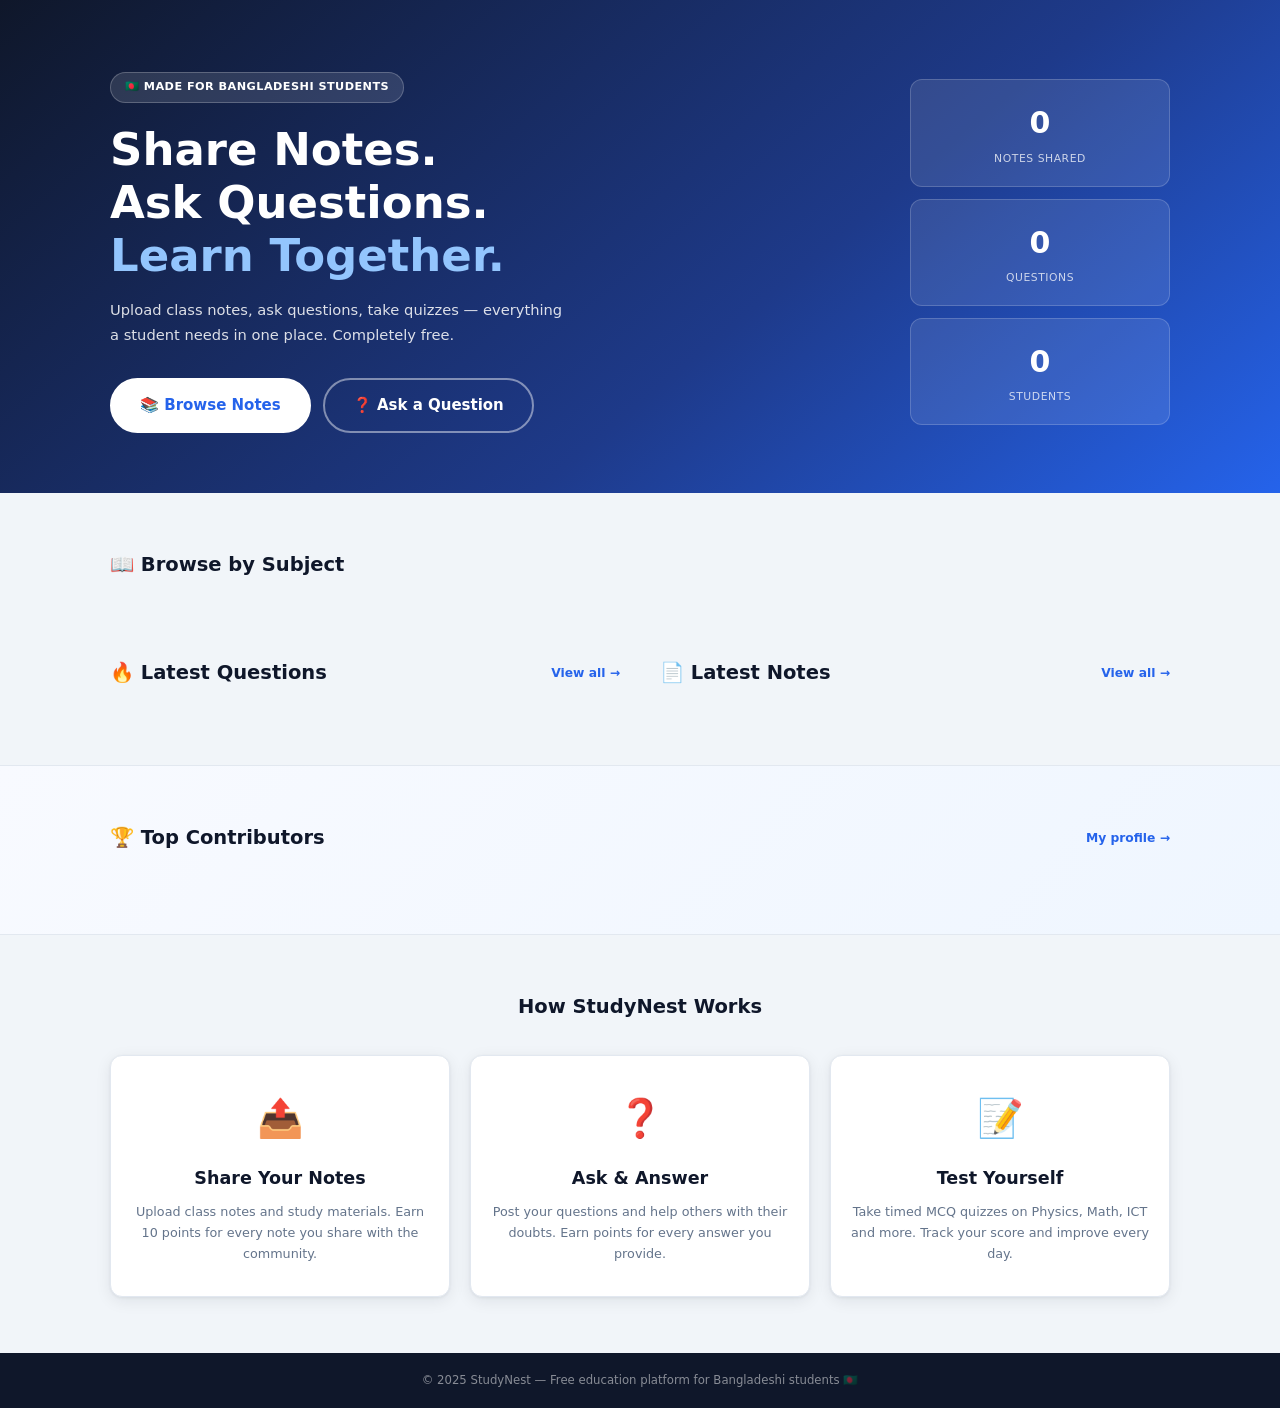
==== commit 02f0de7d: "Add files via upload" ====
--- a/index.html
+++ b/index.html
@@ -9,7 +9,6 @@
 <body>
 <div id="navbar"></div>
 
-<!-- HERO -->
 <section class="hero">
   <div class="container">
     <div class="hero-inner">
@@ -23,15 +22,14 @@
         </div>
       </div>
       <div class="hero-stats">
-        <div class="stat-card"><span class="stat-num" id="sn">…</span><span class="stat-label">Notes Shared</span></div>
-        <div class="stat-card"><span class="stat-num" id="sq">…</span><span class="stat-label">Questions</span></div>
-        <div class="stat-card"><span class="stat-num" id="su">…</span><span class="stat-label">Students</span></div>
+        <div class="stat-card"><span class="stat-num" id="sn">0</span><span class="stat-label">Notes Shared</span></div>
+        <div class="stat-card"><span class="stat-num" id="sq">0</span><span class="stat-label">Questions</span></div>
+        <div class="stat-card"><span class="stat-num" id="su">0</span><span class="stat-label">Students</span></div>
       </div>
     </div>
   </div>
 </section>
 
-<!-- SUBJECTS -->
 <section class="section">
   <div class="container">
     <div class="section-header"><h2 class="section-title">📖 Browse by Subject</h2></div>
@@ -39,7 +37,6 @@
   </div>
 </section>
 
-<!-- LATEST Q + NOTES -->
 <section class="section" style="padding-top:0">
   <div class="container">
     <div class="two-col">
@@ -48,31 +45,29 @@
           <h2 class="section-title">🔥 Latest Questions</h2>
           <a href="questions.html" class="view-all">View all →</a>
         </div>
-        <div id="latest-q"><div class="mini-card" style="text-align:center;color:var(--text-4)">Loading…</div></div>
+        <div id="latest-q"></div>
       </div>
       <div>
         <div class="section-header">
           <h2 class="section-title">📄 Latest Notes</h2>
           <a href="notes.html" class="view-all">View all →</a>
         </div>
-        <div id="latest-n"><div class="mini-card" style="text-align:center;color:var(--text-4)">Loading…</div></div>
+        <div id="latest-n"></div>
       </div>
     </div>
   </div>
 </section>
 
-<!-- LEADERBOARD -->
 <section class="section leaderboard-section">
   <div class="container">
     <div class="section-header" style="margin-bottom:24px">
       <h2 class="section-title">🏆 Top Contributors</h2>
       <a href="profile.html" class="view-all">My profile →</a>
     </div>
-    <div class="lb-grid" id="lb"><div style="color:var(--text-4);font-size:.85rem">Loading…</div></div>
+    <div class="lb-grid" id="lb"></div>
   </div>
 </section>
 
-<!-- HOW IT WORKS -->
 <section class="section">
   <div class="container">
     <h2 class="section-title text-center" style="margin-bottom:32px">How StudyNest Works</h2>
@@ -80,17 +75,17 @@
       <div class="card text-center" style="padding:32px 20px">
         <div style="font-size:2.5rem;margin-bottom:14px">📤</div>
         <h3 style="font-weight:700;margin-bottom:8px">Share Your Notes</h3>
-        <p class="text-muted" style="font-size:.85rem">Upload class notes and study materials. Earn 10 points for every note you share.</p>
+        <p class="text-muted" style="font-size:.85rem">Upload class notes and study materials. Earn 10 points for every note you share with the community.</p>
       </div>
       <div class="card text-center" style="padding:32px 20px">
         <div style="font-size:2.5rem;margin-bottom:14px">❓</div>
         <h3 style="font-weight:700;margin-bottom:8px">Ask &amp; Answer</h3>
-        <p class="text-muted" style="font-size:.85rem">Post your questions and help others. Earn points for every answer you give.</p>
+        <p class="text-muted" style="font-size:.85rem">Post your questions and help others with their doubts. Earn points for every answer you provide.</p>
       </div>
       <div class="card text-center" style="padding:32px 20px">
         <div style="font-size:2.5rem;margin-bottom:14px">📝</div>
         <h3 style="font-weight:700;margin-bottom:8px">Test Yourself</h3>
-        <p class="text-muted" style="font-size:.85rem">Take timed MCQ quizzes on different subjects and track your performance.</p>
+        <p class="text-muted" style="font-size:.85rem">Take timed MCQ quizzes on Physics, Math, ICT and more. Track your score and improve every day.</p>
       </div>
     </div>
   </div>
@@ -99,93 +94,76 @@
 <footer class="footer">© 2025 StudyNest — Free education platform for Bangladeshi students 🇧🇩</footer>
 <div id="toast-container"></div>
 
-<script type="module">
-import {
-  onAuthChange, getUser, getLeaderboard,
-  getNotes, getQuestions, getStats, seedNoticesIfEmpty
-} from './Js/firebase.js';
-import { SUBJECTS, SUBJ_ICONS, AVATAR_COLORS, escHtml, formatDate, avatarColor, initial, toast, openModal, closeModal, renderNavbar, initScrollTop } from './Js/main.js';
+<script src="js/main.js"></script>
+<script src="js/auth.js"></script>
+<script>
+initApp('home');
+const notes = getNotes(), questions = getQuestions(), users = getUsers();
+document.getElementById('sn').textContent = notes.length;
+document.getElementById('sq').textContent = questions.length;
+document.getElementById('su').textContent = users.length;
 
-// Init
-initScrollTop();
-seedNoticesIfEmpty();
-
-// Render navbar
-onAuthChange(async user => {
-  let userData = null;
-  if (user) userData = await getUser(user.uid);
-  renderNavbar('home', userData);
-});
-
-// Subjects grid
+// Subjects
 const colors = ['#EFF6FF','#F5F3FF','#ECFDF5','#FFF7ED','#FEF2F2','#F0FDF4','#FEFCE8','#F0F9FF','#FDF4FF','#F1F5F9'];
 const sg = document.getElementById('subj-grid');
 SUBJECTS.forEach((s,i) => {
+  const c = notes.filter(n=>n.subject===s).length + questions.filter(q=>q.subject===s).length;
   sg.innerHTML += `<a href="notes.html?subj=${encodeURIComponent(s)}" class="subject-card" style="background:${colors[i]}">
     <span class="subject-icon">${SUBJ_ICONS[s]||'📚'}</span>
     <span class="subject-name">${s}</span>
+    <span class="subject-count">${c} items</span>
   </a>`;
 });
 
-// Stats
-getStats().then(s => {
-  document.getElementById('sn').textContent = s.notes;
-  document.getElementById('sq').textContent = s.questions;
-  document.getElementById('su').textContent = s.users;
-});
-
 // Latest questions
-getQuestions().then(qs => {
-  const el = document.getElementById('latest-q');
-  const list = qs.slice(0,5);
-  if (!list.length) {
-    el.innerHTML = `<div class="empty-state"><div class="empty-icon">❓</div><p>No questions yet. <a href="questions.html">Be first!</a></p></div>`;
-    return;
-  }
-  el.innerHTML = list.map(q => `
-    <a href="questions.html?id=${q.id}" class="mini-card">
+const lqEl = document.getElementById('latest-q');
+const latestQ = [...questions].sort((a,b)=>b.date-a.date).slice(0,5);
+if (!latestQ.length) {
+  lqEl.innerHTML = `<div class="empty-state"><div class="empty-icon">❓</div><p>No questions yet. <a href="questions.html">Be first!</a></p></div>`;
+} else {
+  latestQ.forEach(q => {
+    lqEl.innerHTML += `<a href="questions.html?id=${q.id}" class="mini-card">
       <div class="mini-card-title">${escHtml(q.title)}</div>
       <div class="mini-card-meta">
         <span class="badge badge-blue">${escHtml(q.subject)}</span>
-        <span class="meta-text">${(q.answers||[]).length} ans · ${formatDate(q.date?.toDate?.() || q.date)}</span>
+        <span class="meta-text">${q.answers.length} ans · ${formatDate(q.date)}</span>
       </div>
-    </a>`).join('');
-});
+    </a>`;
+  });
+}
 
 // Latest notes
-getNotes().then(ns => {
-  const el = document.getElementById('latest-n');
-  const list = ns.slice(0,5);
-  if (!list.length) {
-    el.innerHTML = `<div class="empty-state"><div class="empty-icon">📄</div><p>No notes yet. <a href="notes.html">Upload one!</a></p></div>`;
-    return;
-  }
-  el.innerHTML = list.map(n => `
-    <a href="notes.html?id=${n.id}" class="mini-card">
+const lnEl = document.getElementById('latest-n');
+const latestN = [...notes].sort((a,b)=>b.date-a.date).slice(0,5);
+if (!latestN.length) {
+  lnEl.innerHTML = `<div class="empty-state"><div class="empty-icon">📄</div><p>No notes yet. <a href="notes.html">Upload one!</a></p></div>`;
+} else {
+  latestN.forEach(n => {
+    lnEl.innerHTML += `<a href="notes.html?id=${n.id}" class="mini-card">
       <div class="mini-card-title">${escHtml(n.title)}</div>
       <div class="mini-card-meta">
         <span class="badge badge-green">${escHtml(n.subject)}</span>
-        <span class="meta-text">by ${escHtml(n.uploaderName)} · ${formatDate(n.date?.toDate?.() || n.date)}</span>
+        <span class="meta-text">by ${escHtml(n.uploaderName)} · ${formatDate(n.date)}</span>
       </div>
-    </a>`).join('');
-});
+    </a>`;
+  });
+}
 
 // Leaderboard
-getLeaderboard().then(users => {
-  const el = document.getElementById('lb');
-  const medals = ['🥇','🥈','🥉','4️⃣','5️⃣','6️⃣','7️⃣','8️⃣','9️⃣','🔟'];
-  if (!users.length) { el.innerHTML = `<p class="text-muted">No contributors yet.</p>`; return; }
-  el.innerHTML = users.map((u,i) => `
-    <div class="lb-row">
-      <span class="lb-rank">${medals[i]}</span>
-      <div class="avatar avatar-sm" style="background:${avatarColor(u.uid)}">${u.photoUrl ? `<img src="${escHtml(u.photoUrl)}" style="width:100%;height:100%;object-fit:cover;border-radius:50%"/>` : initial(u.name)}</div>
-      <div class="lb-info">
-        <span class="lb-name">${escHtml(u.name)}</span>
-        <span class="lb-inst">${escHtml(u.institution||'Student')}</span>
-      </div>
-      <span class="lb-pts">${u.points||0} pts</span>
-    </div>`).join('');
+const lbEl = document.getElementById('lb');
+const medals = ['🥇','🥈','🥉','4️⃣','5️⃣'];
+[...users].sort((a,b)=>(b.points||0)-(a.points||0)).slice(0,5).forEach((u,i) => {
+  lbEl.innerHTML += `<div class="lb-row">
+    <span class="lb-rank">${medals[i]}</span>
+    <div class="avatar avatar-sm" style="background:${avatarColor(u.id)}">${initial(u.name)}</div>
+    <div class="lb-info">
+      <span class="lb-name">${escHtml(u.name)}</span>
+      <span class="lb-inst">${escHtml(u.institution||'Student')}</span>
+    </div>
+    <span class="lb-pts">${u.points||0} pts</span>
+  </div>`;
 });
+if (!users.length) lbEl.innerHTML = `<p class="text-muted">No contributors yet.</p>`;
 </script>
 </body>
 </html>
